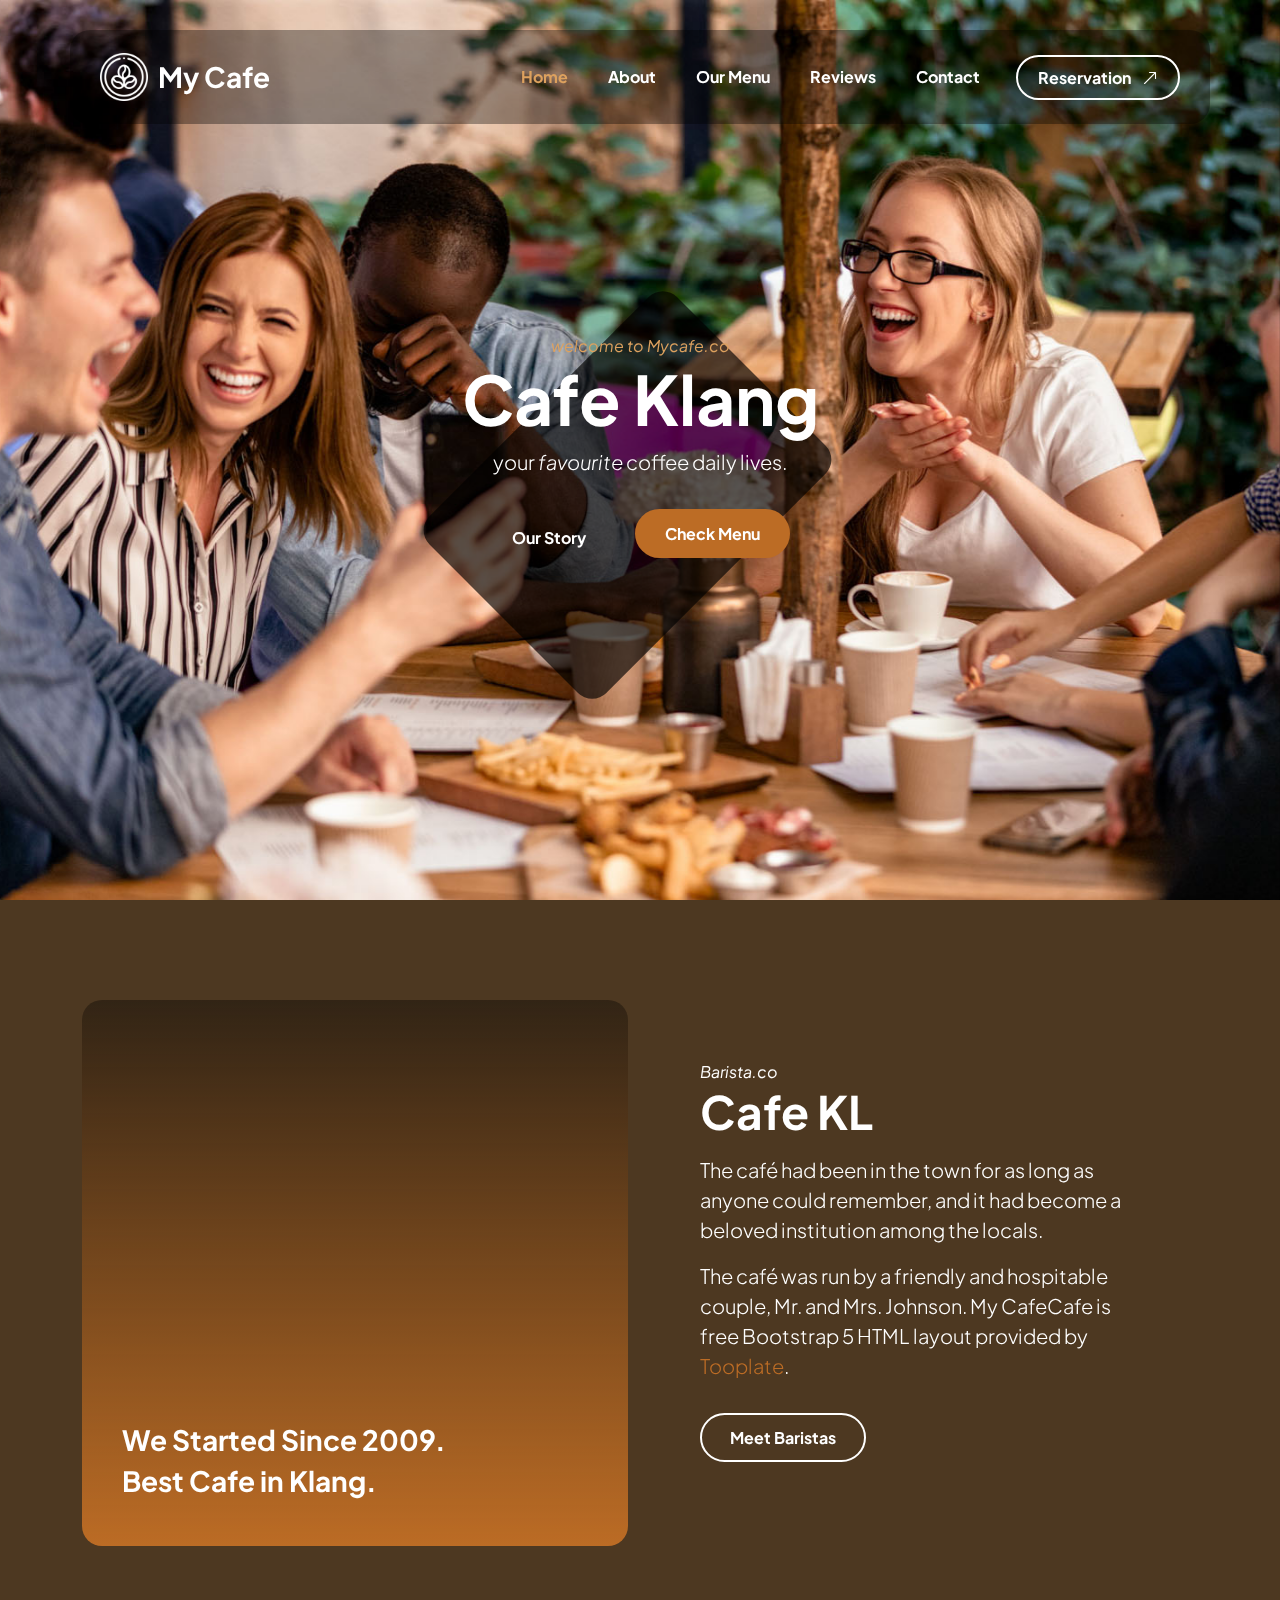
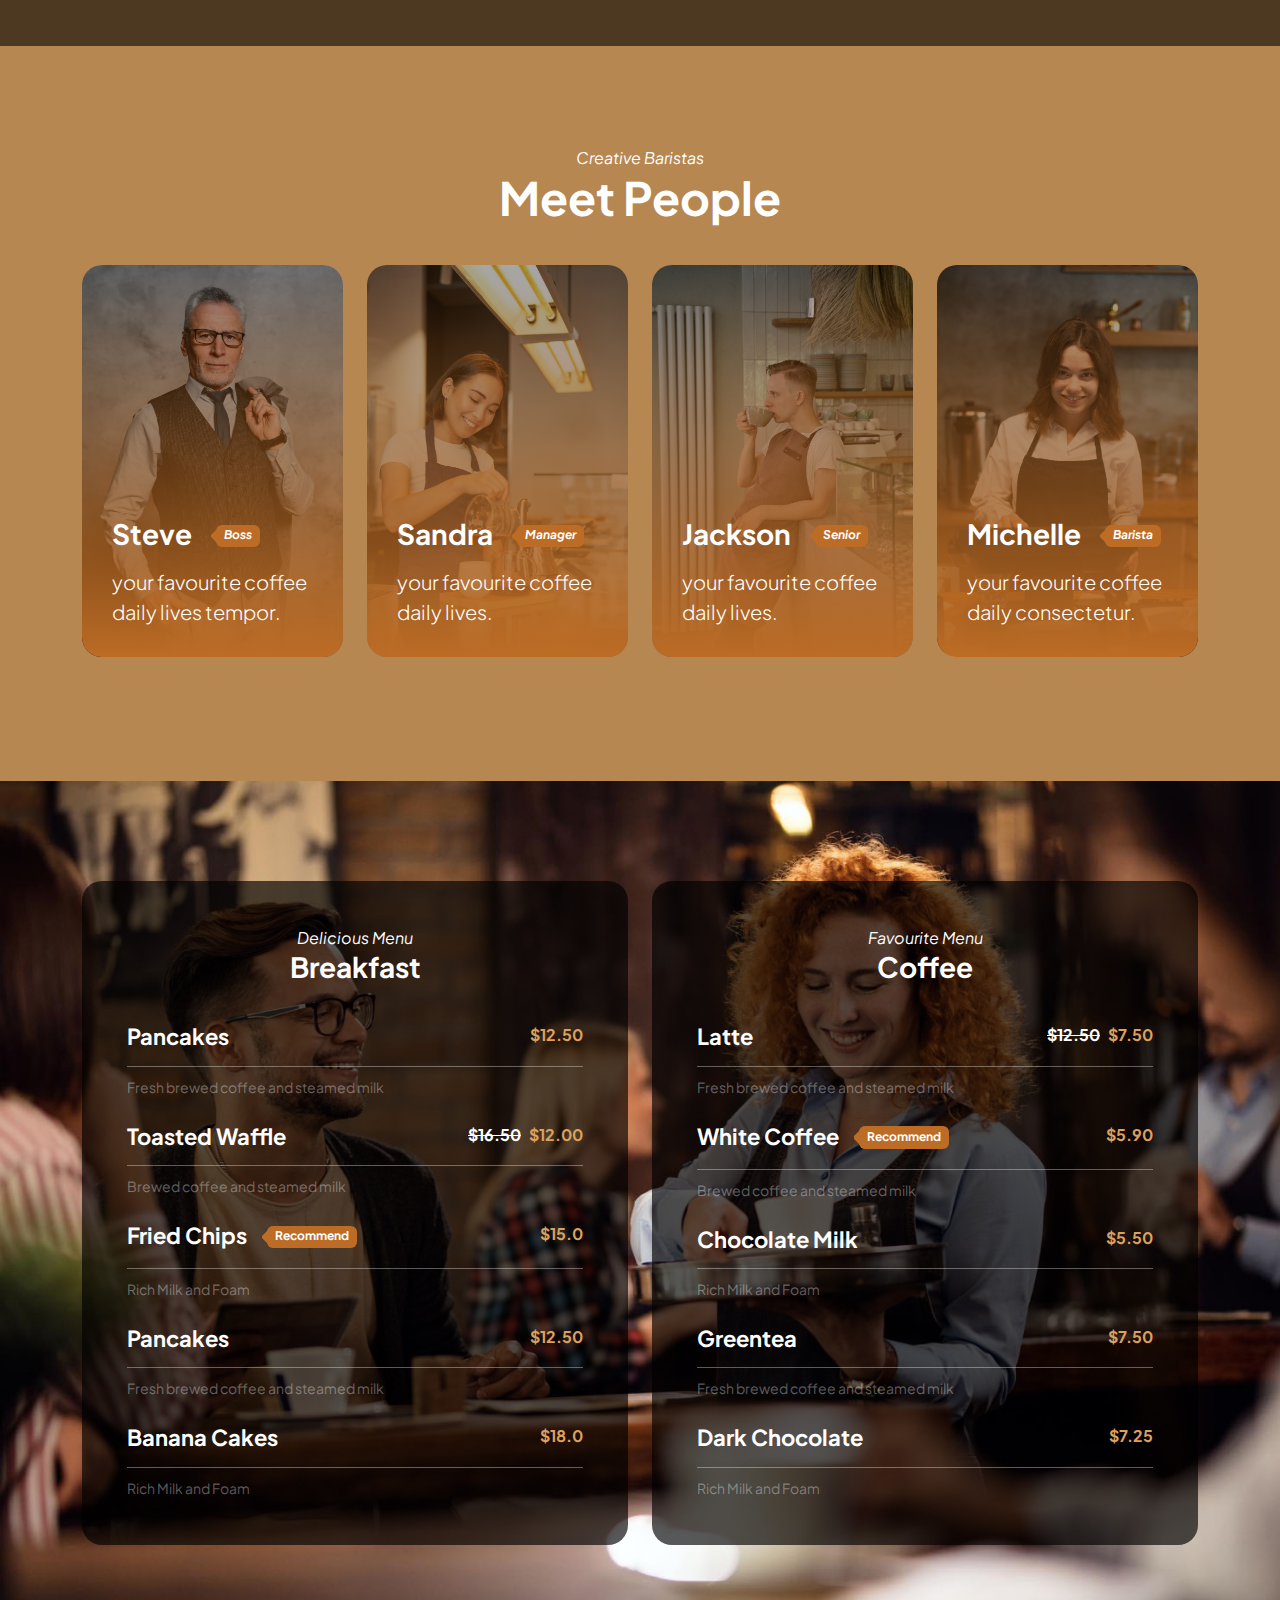
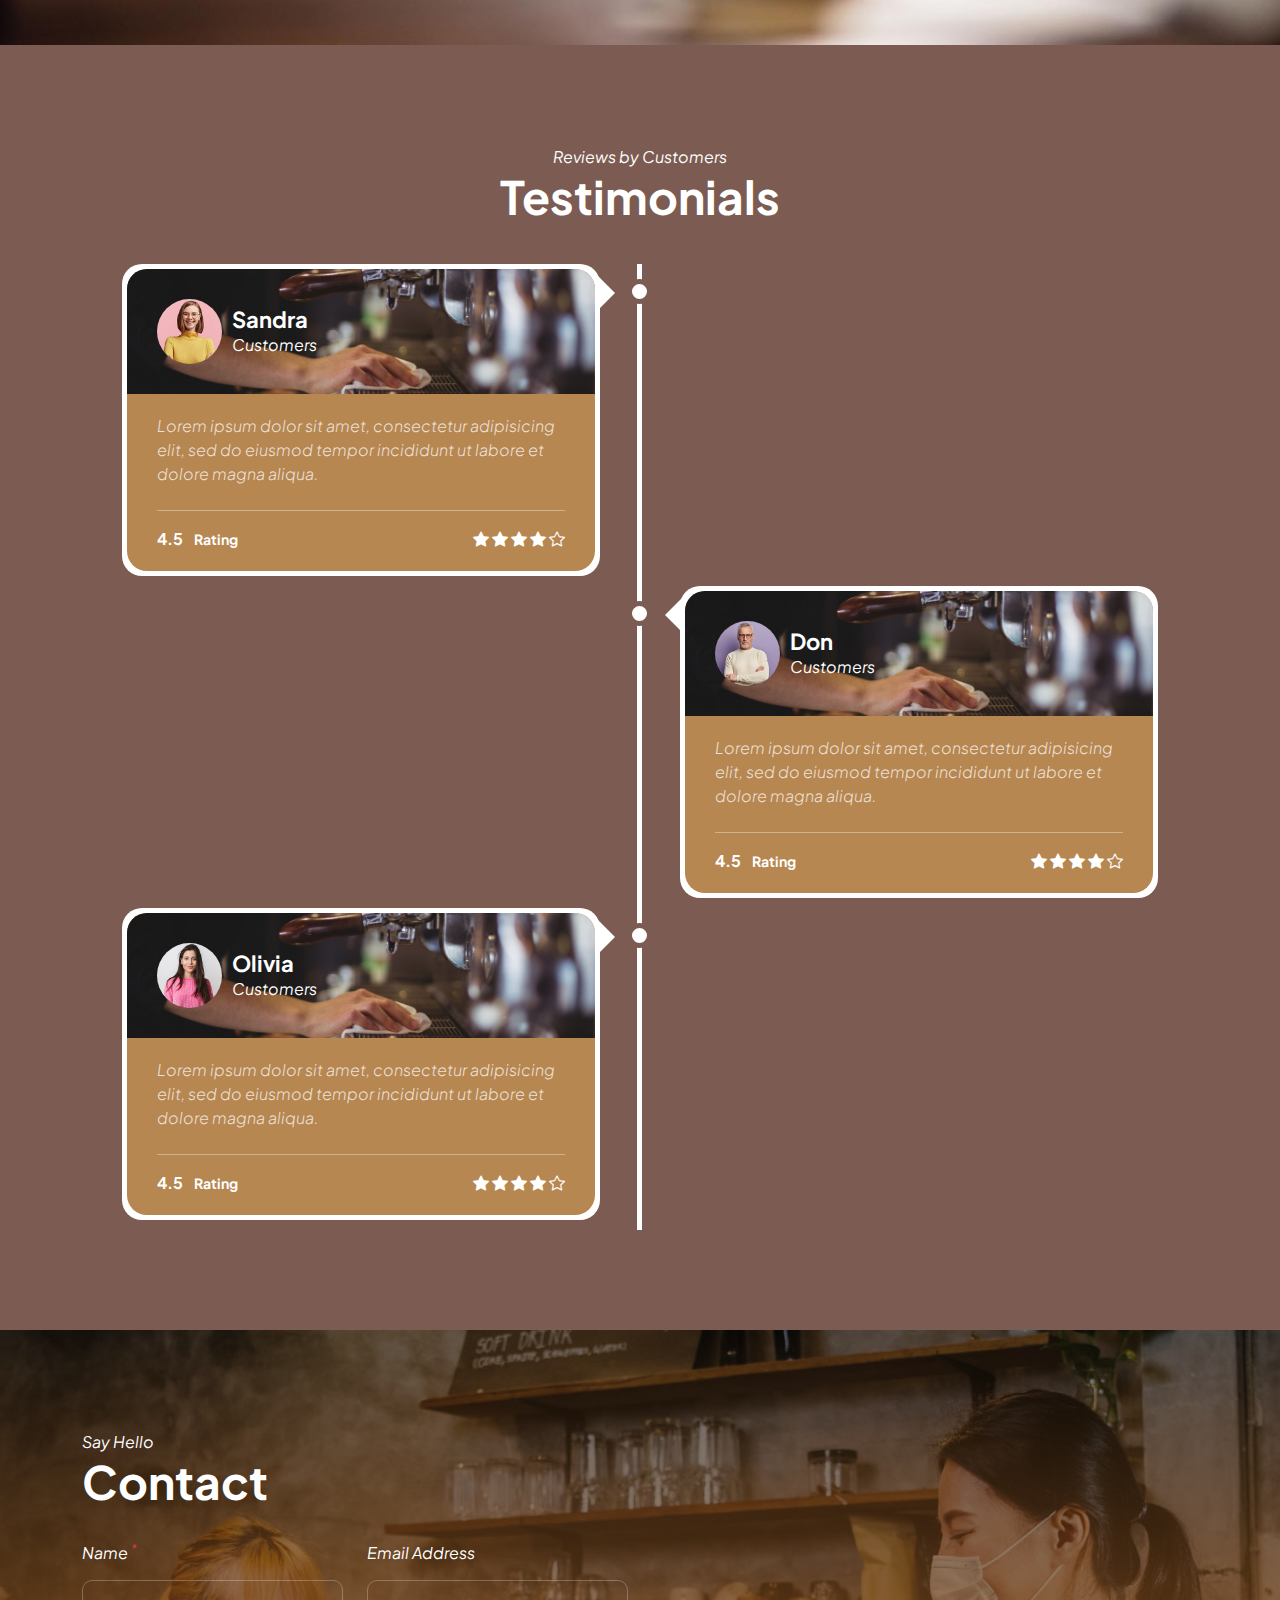
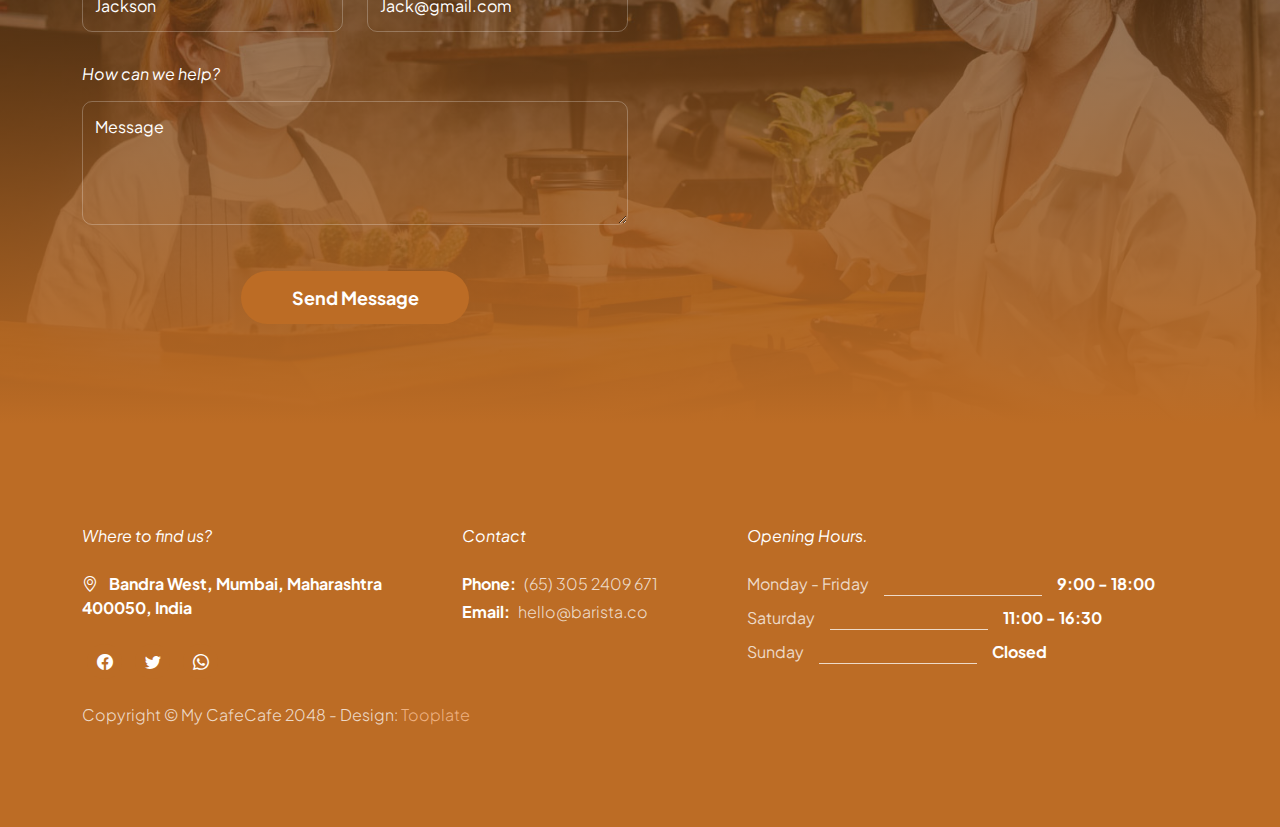
==== cafe/index.html @ d2597761 "initial commit" ====
<!doctype html>
<html lang="en">
    <head>
        <meta charset="utf-8">
        <meta name="viewport" content="width=device-width, initial-scale=1">

        <meta name="description" content="">
        <meta name="author" content="">

        <title>My CafeCafe HTML CSS Template</title>

        <!-- CSS FILES -->                
        <link rel="preconnect" href="https://fonts.googleapis.com">
        
        <link rel="preconnect" href="https://fonts.gstatic.com" crossorigin>

        <link href="https://fonts.googleapis.com/css2?family=Plus+Jakarta+Sans:ital,wght@0,200;0,400;0,600;0,700;1,200;1,700&display=swap" rel="stylesheet">
            
        <link href="css/bootstrap.min.css" rel="stylesheet">

        <link href="css/bootstrap-icons.css" rel="stylesheet">

        <link href="css/vegas.min.css" rel="stylesheet">

        <link href="css/tooplate-barista.css" rel="stylesheet">
        
<!--

Tooplate 2137 My CafeCafe

https://www.tooplate.com/view/2137-barista-cafe

Bootstrap 5 HTML CSS Template

-->
    </head>
    
    <body>
                
            <main>
                <nav class="navbar navbar-expand-lg">                
                    <div class="container">
                        <a class="navbar-brand d-flex align-items-center" href="index.html">
                            <img src="images/coffee-beans.png" class="navbar-brand-image img-fluid" alt="My CafeCafe Template">
                            My Cafe
                        </a>
        
                        <button class="navbar-toggler" type="button" data-bs-toggle="collapse" data-bs-target="#navbarNav" aria-controls="navbarNav" aria-expanded="false" aria-label="Toggle navigation">
                            <span class="navbar-toggler-icon"></span>
                        </button>
        
                        <div class="collapse navbar-collapse" id="navbarNav">
                            <ul class="navbar-nav ms-lg-auto">
                                <li class="nav-item">
                                    <a class="nav-link click-scroll" href="#section_1">Home</a>
                                </li>
        
                                <li class="nav-item">
                                    <a class="nav-link click-scroll" href="#section_2">About</a>
                                </li>

                                <li class="nav-item">
                                    <a class="nav-link click-scroll" href="#section_3">Our Menu</a>
                                </li>

                                <li class="nav-item">
                                    <a class="nav-link click-scroll" href="#section_4">Reviews</a>
                                </li>

                                <li class="nav-item">
                                    <a class="nav-link click-scroll" href="#section_5">Contact</a>
                                </li>
                            </ul>

                            <div class="ms-lg-3">
                                <a class="btn custom-btn custom-border-btn" href="reservation.html">
                                    Reservation
                                    <i class="bi-arrow-up-right ms-2"></i>
                                </a>
                            </div>
                        </div>
                    </div>
                </nav>


                <section class="hero-section d-flex justify-content-center align-items-center" id="section_1">

                    <div class="container">
                        <div class="row align-items-center">

                            <div class="col-lg-6 col-12 mx-auto">
                                <em class="small-text">welcome to Mycafe.co</em>
                                
                                <h1>Cafe Klang</h1>

                                <p class="text-white mb-4 pb-lg-2">
                                    your <em>favourite</em> coffee daily lives.
                                </p>

                                <a class="btn custom-btn custom-border-btn smoothscroll me-3" href="#section_2">
                                    Our Story
                                </a>

                                <a class="btn custom-btn smoothscroll me-2 mb-2" href="#section_3"><strong>Check Menu</strong></a>
                            </div>

                        </div>
                    </div>

                    <div class="hero-slides"></div>
                </section>


                <section class="about-section section-padding" id="section_2">
                    <div class="section-overlay"></div>
                    <div class="container">
                        <div class="row align-items-center">

                            <div class="col-lg-6 col-12">
                                <div class="ratio ratio-1x1">
                                    <video autoplay="" loop="" muted="" class="custom-video" poster="">
                                        <source src="videos/pexels-mike-jones-9046237.mp4" type="video/mp4">

                                        Your browser does not support the video tag.
                                    </video>

                                    <div class="about-video-info d-flex flex-column">
                                        <h4 class="mt-auto">We Started Since 2009.</h4>

                                        <h4>Best Cafe in Klang.</h4>
                                    </div>
                                </div>
                            </div>

                            <div class="col-lg-5 col-12 mt-4 mt-lg-0 mx-auto">
                                <em class="text-white">Barista.co</em>

                                <h2 class="text-white mb-3">Cafe KL</h2>

                                <p class="text-white">The café had been in the town for as long as anyone could remember, and it had become a beloved institution among the locals.</p>

                                <p class="text-white">The café was run by a friendly and hospitable couple, Mr. and Mrs. Johnson. My CafeCafe is free Bootstrap 5 HTML layout provided by <a rel="nofollow" href="https://www.tooplate.com" target="_blank">Tooplate</a>.</p>

                                <a href="#barista-team" class="smoothscroll btn custom-btn custom-border-btn mt-3 mb-4">Meet Baristas</a>
                            </div>

                        </div>
                    </div>
                </section>


                <section class="barista-section section-padding section-bg" id="barista-team">
                    <div class="container">
                        <div class="row justify-content-center">

                            <div class="col-lg-12 col-12 text-center mb-4 pb-lg-2">
                                <em class="text-white">Creative Baristas</em>

                                <h2 class="text-white">Meet People</h2>
                            </div>

                            <div class="col-lg-3 col-md-6 col-12 mb-4">
                                <div class="team-block-wrap">
                                    <div class="team-block-info d-flex flex-column">
                                        <div class="d-flex mt-auto mb-3">
                                            <h4 class="text-white mb-0">Steve</h4>

                                            <p class="badge ms-4"><em>Boss</em></p>
                                        </div>

                                        <p class="text-white mb-0">your favourite coffee daily lives tempor.</p>
                                    </div>

                                    <div class="team-block-image-wrap">
                                        <img src="images/team/portrait-elegant-old-man-wearing-suit.jpg" class="team-block-image img-fluid" alt="">
                                    </div>
                                </div>
                            </div>

                            <div class="col-lg-3 col-md-6 col-12 mb-4">
                                <div class="team-block-wrap">
                                    <div class="team-block-info d-flex flex-column">
                                        <div class="d-flex mt-auto mb-3">
                                            <h4 class="text-white mb-0">Sandra</h4>

                                            <p class="badge ms-4"><em>Manager</em></p>
                                        </div>

                                        <p class="text-white mb-0">your favourite coffee daily lives.</p>
                                    </div>

                                    <div class="team-block-image-wrap">
                                        <img src="images/team/cute-korean-barista-girl-pouring-coffee-prepare-filter-batch-brew-pour-working-cafe.jpg" class="team-block-image img-fluid" alt="">
                                    </div>
                                </div>
                            </div>

                            <div class="col-lg-3 col-md-6 col-12 mb-4">
                                <div class="team-block-wrap">
                                    <div class="team-block-info d-flex flex-column">
                                        <div class="d-flex mt-auto mb-3">
                                            <h4 class="text-white mb-0">Jackson</h4>

                                            <p class="badge ms-4"><em>Senior</em></p>
                                        </div>

                                        <p class="text-white mb-0">your favourite coffee daily lives.</p>
                                    </div>

                                    <div class="team-block-image-wrap">
                                        <img src="images/team/small-business-owner-drinking-coffee.jpg" class="team-block-image img-fluid" alt="">
                                    </div>
                                </div>
                            </div>

                            <div class="col-lg-3 col-md-6 col-12">
                                <div class="team-block-wrap">
                                    <div class="team-block-info d-flex flex-column">
                                        <div class="d-flex mt-auto mb-3">
                                            <h4 class="text-white mb-0">Michelle</h4>

                                            <p class="badge ms-4"><em>Barista</em></p>
                                        </div>

                                        <p class="text-white mb-0">your favourite coffee daily consectetur.</p>
                                    </div>

                                    <div class="team-block-image-wrap">
                                        <img src="images/team/smiley-business-woman-working-cashier.jpg" class="team-block-image img-fluid" alt="">
                                    </div>
                                </div>
                            </div>

                        </div>
                    </div>
                </section>


                <section class="menu-section section-padding" id="section_3">
                    <div class="container">
                        <div class="row">

                            <div class="col-lg-6 col-12 mb-4 mb-lg-0">
                                <div class="menu-block-wrap">
                                    <div class="text-center mb-4 pb-lg-2">
                                        <em class="text-white">Delicious Menu</em>
                                        <h4 class="text-white">Breakfast</h4>
                                    </div>

                                    <div class="menu-block">
                                        <div class="d-flex">
                                            <h6>Pancakes</h6>
                                        
                                            <span class="underline"></span>

                                            <strong class="ms-auto">$12.50</strong>
                                        </div>

                                        <div class="border-top mt-2 pt-2">
                                            <small>Fresh brewed coffee and steamed milk</small>
                                        </div>
                                    </div>

                                    <div class="menu-block my-4">
                                        <div class="d-flex">
                                            <h6>
                                                Toasted Waffle
                                            </h6>
                                        
                                            <span class="underline"></span>

                                            <strong class="text-white ms-auto"><del>$16.50</del></strong>

                                            <strong class="ms-2">$12.00</strong>
                                        </div>

                                        <div class="border-top mt-2 pt-2">
                                            <small>Brewed coffee and steamed milk</small>
                                        </div>
                                    </div>

                                    <div class="menu-block">
                                        <div class="d-flex">
                                            <h6>Fried Chips
                                                <span class="badge ms-3">Recommend</span>
                                            </h6>
                                        
                                            <span class="underline"></span>

                                            <strong class="ms-auto">$15.0</strong>
                                        </div>

                                        <div class="border-top mt-2 pt-2">
                                            <small>Rich Milk and Foam</small>
                                        </div>
                                    </div>

                                    <div class="menu-block my-4">
                                        <div class="d-flex">
                                            <h6>Pancakes</h6>
                                        
                                            <span class="underline"></span>

                                            <strong class="ms-auto">$12.50</strong>
                                        </div>

                                        <div class="border-top mt-2 pt-2">
                                            <small>Fresh brewed coffee and steamed milk</small>
                                        </div>
                                    </div>

                                    <div class="menu-block">
                                        <div class="d-flex">
                                            <h6>Banana Cakes</h6>
                                        
                                            <span class="underline"></span>

                                            <strong class="ms-auto">$18.0</strong>
                                        </div>

                                        <div class="border-top mt-2 pt-2">
                                            <small>Rich Milk and Foam</small>
                                        </div>
                                    </div>
                                </div>
                            </div>

                            <div class="col-lg-6 col-12">
                                <div class="menu-block-wrap">
                                    <div class="text-center mb-4 pb-lg-2">
                                        <em class="text-white">Favourite Menu</em>
                                        <h4 class="text-white">Coffee</h4>
                                    </div>

                                    <div class="menu-block">
                                        <div class="d-flex">
                                            <h6>Latte</h6>
                                        
                                            <span class="underline"></span>

                                            <strong class="text-white ms-auto"><del>$12.50</del></strong>

                                            <strong class="ms-2">$7.50</strong>
                                        </div>

                                        <div class="border-top mt-2 pt-2">
                                            <small>Fresh brewed coffee and steamed milk</small>
                                        </div>
                                    </div>

                                    <div class="menu-block my-4">
                                        <div class="d-flex">
                                            <h6>
                                                White Coffee
                                                <span class="badge ms-3">Recommend</span>
                                            </h6>
                                        
                                            <span class="underline"></span>

                                            <strong class="ms-auto">$5.90</strong>
                                        </div>

                                        <div class="border-top mt-2 pt-2">
                                            <small>Brewed coffee and steamed milk</small>
                                        </div>
                                    </div>

                                    <div class="menu-block">
                                        <div class="d-flex">
                                            <h6>Chocolate Milk</h6>
                                        
                                            <span class="underline"></span>

                                            <strong class="ms-auto">$5.50</strong>
                                        </div>

                                        <div class="border-top mt-2 pt-2">
                                            <small>Rich Milk and Foam</small>
                                        </div>
                                    </div>

                                    <div class="menu-block my-4">
                                        <div class="d-flex">
                                            <h6>Greentea</h6>
                                        
                                            <span class="underline"></span>

                                            <strong class="ms-auto">$7.50</strong>
                                        </div>

                                        <div class="border-top mt-2 pt-2">
                                            <small>Fresh brewed coffee and steamed milk</small>
                                        </div>
                                    </div>

                                    <div class="menu-block">
                                        <div class="d-flex">
                                            <h6>Dark Chocolate</h6>
                                        
                                            <span class="underline"></span>

                                            <strong class="ms-auto">$7.25</strong>
                                        </div>

                                        <div class="border-top mt-2 pt-2">
                                            <small>Rich Milk and Foam</small>
                                        </div>
                                    </div>
                                </div>
                            </div>

                        </div>
                    </div>
                </section>


                <section class="reviews-section section-padding section-bg" id="section_4">
                    <div class="container">
                        <div class="row justify-content-center">

                            <div class="col-lg-12 col-12 text-center mb-4 pb-lg-2">
                                <em class="text-white">Reviews by Customers</em>

                                <h2 class="text-white">Testimonials</h2>
                            </div>

                            <div class="timeline">
                                <div class="timeline-container timeline-container-left">
                                    <div class="timeline-content">
                                        <div class="reviews-block">
                                            <div class="reviews-block-image-wrap d-flex align-items-center">
                                                <img src="images/reviews/young-woman-with-round-glasses-yellow-sweater.jpg" class="reviews-block-image img-fluid" alt="">

                                                <div class="">
                                                    <h6 class="text-white mb-0">Sandra</h6>
                                                    <em class="text-white"> Customers</em>
                                                </div>
                                            </div>

                                            <div class="reviews-block-info">
                                                <p>Lorem ipsum dolor sit amet, consectetur adipisicing elit, sed do eiusmod tempor incididunt ut labore et dolore magna aliqua.</p>

                                                <div class="d-flex border-top pt-3 mt-4">
                                                    <strong class="text-white">4.5 <small class="ms-2">Rating</small></strong>

                                                    <div class="reviews-group ms-auto">
                                                        <i class="bi-star-fill"></i>
                                                        <i class="bi-star-fill"></i>
                                                        <i class="bi-star-fill"></i>
                                                        <i class="bi-star-fill"></i>
                                                        <i class="bi-star"></i>
                                                    </div>
                                                </div>
                                            </div>
                                        </div>
                                    </div>
                                </div>

                                <div class="timeline-container timeline-container-right">
                                    <div class="timeline-content">
                                        <div class="reviews-block">
                                            <div class="reviews-block-image-wrap d-flex align-items-center">
                                                <img src="images/reviews/senior-man-white-sweater-eyeglasses.jpg" class="reviews-block-image img-fluid" alt="">

                                                <div class="">
                                                    <h6 class="text-white mb-0">Don</h6>
                                                    <em class="text-white"> Customers</em>
                                                </div>
                                            </div>

                                            <div class="reviews-block-info">
                                                <p>Lorem ipsum dolor sit amet, consectetur adipisicing elit, sed do eiusmod tempor incididunt ut labore et dolore magna aliqua.</p>

                                                <div class="d-flex border-top pt-3 mt-4">
                                                    <strong class="text-white">4.5 <small class="ms-2">Rating</small></strong>

                                                    <div class="reviews-group ms-auto">
                                                        <i class="bi-star-fill"></i>
                                                        <i class="bi-star-fill"></i>
                                                        <i class="bi-star-fill"></i>
                                                        <i class="bi-star-fill"></i>
                                                        <i class="bi-star"></i>
                                                    </div>
                                                </div>
                                            </div>
                                        </div>
                                    </div>
                                </div>

                                <div class="timeline-container timeline-container-left">
                                    <div class="timeline-content">
                                        <div class="reviews-block">
                                            <div class="reviews-block-image-wrap d-flex align-items-center">
                                                <img src="images/reviews/young-beautiful-woman-pink-warm-sweater-natural-look-smiling-portrait-isolated-long-hair.jpg" class="reviews-block-image img-fluid" alt="">

                                                <div class="">
                                                    <h6 class="text-white mb-0">Olivia</h6>
                                                    <em class="text-white"> Customers</em>
                                                </div>
                                            </div>

                                            <div class="reviews-block-info">
                                                <p>Lorem ipsum dolor sit amet, consectetur adipisicing elit, sed do eiusmod tempor incididunt ut labore et dolore magna aliqua.</p>

                                                <div class="d-flex border-top pt-3 mt-4">
                                                    <strong class="text-white">4.5 <small class="ms-2">Rating</small></strong>

                                                    <div class="reviews-group ms-auto">
                                                        <i class="bi-star-fill"></i>
                                                        <i class="bi-star-fill"></i>
                                                        <i class="bi-star-fill"></i>
                                                        <i class="bi-star-fill"></i>
                                                        <i class="bi-star"></i>
                                                    </div>
                                                </div>
                                            </div>
                                        </div>
                                    </div>
                                </div>
                            </div>

                        </div>
                    </div>
                </section>


                <section class="contact-section section-padding" id="section_5">
                    <div class="container">
                        <div class="row">   

                            <div class="col-lg-12 col-12">
                                <em class="text-white">Say Hello</em>
                                <h2 class="text-white mb-4 pb-lg-2">Contact</h2>
                            </div>

                            <div class="col-lg-6 col-12">
                                <form action="#" method="post" class="custom-form contact-form" role="form">

                                <div class="row">
                                    
                                    <div class="col-lg-6 col-12">
                                        <label for="name" class="form-label">Name <sup class="text-danger">*</sup></label>

                                        <input type="text" name="name" id="name" class="form-control" placeholder="Jackson" required="">
                                    </div>

                                    <div class="col-lg-6 col-12">
                                        <label for="email" class="form-label">Email Address</label>

                                        <input type="email" name="email" id="email" pattern="[^ @]*@[^ @]*" class="form-control" placeholder="Jack@gmail.com" required="">
                                    </div>

                                    <div class="col-12">
                                        <label for="message" class="form-label">How can we help?</label>

                                        <textarea name="message" rows="4" class="form-control" id="message" placeholder="Message" required=""></textarea>
                                        
                                    </div>
                                </div>

                                <div class="col-lg-5 col-12 mx-auto mt-3">
                                    <button type="submit" class="form-control">Send Message</button>
                                </div>
                            </form>
                            </div>

                            <div class="col-lg-6 col-12 mx-auto mt-5 mt-lg-0 ps-lg-5">
                                <iframe class="google-map" src="https://www.google.com/maps/embed?pb=!1m18!1m12!1m3!1d5039.668141741662!2d72.81814769288509!3d19.043340656729775!2m3!1f0!2f0!3f0!3m2!1i1024!2i768!4f13.1!3m3!1m2!1s0x3be7c994f34a7355%3A0x2680d63a6f7e33c2!2sLover%20Point!5e1!3m2!1sen!2sth!4v1692722771770!5m2!1sen!2sth" width="100%" height="300" style="border:0;" allowfullscreen="" loading="lazy" referrerpolicy="no-referrer-when-downgrade"></iframe>  
                            </div>

                        </div>
                    </div>
                </section>


                <footer class="site-footer">
                    <div class="container">
                        <div class="row">

                            <div class="col-lg-4 col-12 me-auto">
                                <em class="text-white d-block mb-4">Where to find us?</em>

                                <strong class="text-white">
                                    <i class="bi-geo-alt me-2"></i>
                                    Bandra West, Mumbai, Maharashtra 400050, India
                                </strong>

                                <ul class="social-icon mt-4">
                                    <li class="social-icon-item">
                                        <a href="#" class="social-icon-link bi-facebook">
                                        </a>
                                    </li>
        
                                    <li class="social-icon-item">
                                        <a href="https://x.com/minthu" target="_new" class="social-icon-link bi-twitter">
                                        </a>
                                    </li>

                                    <li class="social-icon-item">
                                        <a href="#" class="social-icon-link bi-whatsapp">
                                        </a>
                                    </li>
                                </ul>
                            </div>

                            <div class="col-lg-3 col-12 mt-4 mb-3 mt-lg-0 mb-lg-0">
                                <em class="text-white d-block mb-4">Contact</em>

                                <p class="d-flex mb-1">
                                    <strong class="me-2">Phone:</strong>
                                    <a href="tel: 305-240-9671" class="site-footer-link">
                                        (65) 
                                        305 2409 671
                                    </a>
                                </p>

                                <p class="d-flex">
                                    <strong class="me-2">Email:</strong>

                                    <a href="mailto:info@yourgmail.com" class="site-footer-link">
                                        hello@barista.co
                                    </a>
                                </p>
                            </div>


                            <div class="col-lg-5 col-12">
                                <em class="text-white d-block mb-4">Opening Hours.</em>

                                <ul class="opening-hours-list">
                                    <li class="d-flex">
                                        Monday - Friday
                                        <span class="underline"></span>

                                        <strong>9:00 - 18:00</strong>
                                    </li>

                                    <li class="d-flex">
                                        Saturday
                                        <span class="underline"></span>

                                        <strong>11:00 - 16:30</strong>
                                    </li>

                                    <li class="d-flex">
                                        Sunday
                                        <span class="underline"></span>

                                        <strong>Closed</strong>
                                    </li>
                                </ul>
                            </div>

                            <div class="col-lg-8 col-12 mt-4">
                                <p class="copyright-text mb-0">Copyright © My CafeCafe 2048 
                                    - Design: <a rel="sponsored" href="https://www.tooplate.com" target="_blank">Tooplate</a></p>
                            </div>
                    </div>
                </footer>
            </main>

        <!-- JAVASCRIPT FILES -->
        <script src="js/jquery.min.js"></script>
        <script src="js/bootstrap.min.js"></script>
        <script src="js/jquery.sticky.js"></script>
        <script src="js/click-scroll.js"></script>
        <script src="js/vegas.min.js"></script>
        <script src="js/custom.js"></script>

    </body>
</html>
---- cafe/css/vegas.min.css ----
.vegas-content-scrollable,.vegas-overlay,.vegas-slide,.vegas-slide-inner,.vegas-timer{position:absolute;top:0;left:0;bottom:0;right:0;overflow:hidden;border:none;padding:0;margin:0}.vegas-content-scrollable{position:relative;height:100%;overflow:auto}.vegas-overlay{opacity:.5;background:url(./overlays/02.png) center center}.vegas-timer{top:auto;bottom:0;height:2px}.vegas-timer-progress{width:0%;height:100%;background:#fff;transition:width ease-out}.vegas-timer-running .vegas-timer-progress{width:100%}.vegas-slide,.vegas-slide-inner{margin:0;padding:0;background:center center no-repeat;transform:translateZ(0);will-change:transform,opacity}body .vegas-container{overflow:hidden!important;position:relative}.vegas-video{min-width:100%;min-height:100%;width:auto;height:auto}body.vegas-container{overflow:auto;position:static;z-index:-2}body.vegas-container>.vegas-overlay,body.vegas-container>.vegas-slide,body.vegas-container>.vegas-timer{position:fixed;z-index:-1}.vegas-transition-blur,.vegas-transition-blur2{opacity:0;filter:blur(32px) brightness(1.01)}.vegas-transition-blur-in,.vegas-transition-blur2-in{opacity:1;filter:blur(0) brightness(1.01)}.vegas-transition-blur2-out{opacity:0}.vegas-transition-burn,.vegas-transition-burn2{opacity:0;filter:contrast(1000%) saturate(1000%)}.vegas-transition-burn-in,.vegas-transition-burn2-in{opacity:1;filter:contrast(100%) saturate(100%)}.vegas-transition-burn2-out{opacity:0;filter:contrast(1000%) saturate(1000%)}.vegas-transition-fade,.vegas-transition-fade2{opacity:0}.vegas-transition-fade-in,.vegas-transition-fade2-in{opacity:1}.vegas-transition-fade2-out{opacity:0}.vegas-transition-flash,.vegas-transition-flash2{opacity:0;filter:brightness(25)}.vegas-transition-flash-in,.vegas-transition-flash2-in{opacity:1;filter:brightness(1)}.vegas-transition-flash2-out{opacity:0;filter:brightness(25)}.vegas-transition-negative,.vegas-transition-negative2{opacity:0;filter:invert(100%)}.vegas-transition-negative-in,.vegas-transition-negative2-in{opacity:1;filter:invert(0)}.vegas-transition-negative2-out{opacity:0;filter:invert(100%)}.vegas-transition-slideDown,.vegas-transition-slideDown2{transform:translateY(-100%)}.vegas-transition-slideDown-in,.vegas-transition-slideDown2-in{transform:translateY(0)}.vegas-transition-slideDown2-out{transform:translateY(100%)}.vegas-transition-slideLeft,.vegas-transition-slideLeft2{transform:translateX(100%)}.vegas-transition-slideLeft-in,.vegas-transition-slideLeft2-in{transform:translateX(0)}.vegas-transition-slideLeft2-out,.vegas-transition-slideRight,.vegas-transition-slideRight2{transform:translateX(-100%)}.vegas-transition-slideRight-in,.vegas-transition-slideRight2-in{transform:translateX(0)}.vegas-transition-slideRight2-out{transform:translateX(100%)}.vegas-transition-slideUp,.vegas-transition-slideUp2{transform:translateY(100%)}.vegas-transition-slideUp-in,.vegas-transition-slideUp2-in{transform:translateY(0)}.vegas-transition-slideUp2-out{transform:translateY(-100%)}.vegas-transition-swirlLeft,.vegas-transition-swirlLeft2{transform:scale(2) rotate(35deg);opacity:0}.vegas-transition-swirlLeft-in,.vegas-transition-swirlLeft2-in{transform:scale(1) rotate(0);opacity:1}.vegas-transition-swirlLeft2-out,.vegas-transition-swirlRight,.vegas-transition-swirlRight2{transform:scale(2) rotate(-35deg);opacity:0}.vegas-transition-swirlRight-in,.vegas-transition-swirlRight2-in{transform:scale(1) rotate(0);opacity:1}.vegas-transition-swirlRight2-out{transform:scale(2) rotate(35deg);opacity:0}.vegas-transition-zoomIn,.vegas-transition-zoomIn2{transform:scale(0);opacity:0}.vegas-transition-zoomIn-in,.vegas-transition-zoomIn2-in{transform:scale(1);opacity:1}.vegas-transition-zoomIn2-out,.vegas-transition-zoomOut,.vegas-transition-zoomOut2{transform:scale(2);opacity:0}.vegas-transition-zoomOut-in,.vegas-transition-zoomOut2-in{transform:scale(1);opacity:1}.vegas-transition-zoomOut2-out{transform:scale(0);opacity:0}.vegas-animation-kenburns{-webkit-animation:kenburns ease-out;animation:kenburns ease-out}@-webkit-keyframes kenburns{0%{transform:scale(1.5)}100%{transform:scale(1)}}@keyframes kenburns{0%{transform:scale(1.5)}100%{transform:scale(1)}}.vegas-animation-kenburnsDownLeft{-webkit-animation:kenburnsDownLeft ease-out;animation:kenburnsDownLeft ease-out}@-webkit-keyframes kenburnsDownLeft{0%{transform:scale(1.5) translate(10%,-10%)}100%{transform:scale(1) translate(0,0)}}@keyframes kenburnsDownLeft{0%{transform:scale(1.5) translate(10%,-10%)}100%{transform:scale(1) translate(0,0)}}.vegas-animation-kenburnsDownRight{-webkit-animation:kenburnsDownRight ease-out;animation:kenburnsDownRight ease-out}@-webkit-keyframes kenburnsDownRight{0%{transform:scale(1.5) translate(-10%,-10%)}100%{transform:scale(1) translate(0,0)}}@keyframes kenburnsDownRight{0%{transform:scale(1.5) translate(-10%,-10%)}100%{transform:scale(1) translate(0,0)}}.vegas-animation-kenburnsDown{-webkit-animation:kenburnsDown ease-out;animation:kenburnsDown ease-out}@-webkit-keyframes kenburnsDown{0%{transform:scale(1.5) translate(0,-10%)}100%{transform:scale(1) translate(0,0)}}@keyframes kenburnsDown{0%{transform:scale(1.5) translate(0,-10%)}100%{transform:scale(1) translate(0,0)}}.vegas-animation-kenburnsLeft{-webkit-animation:kenburnsLeft ease-out;animation:kenburnsLeft ease-out}@-webkit-keyframes kenburnsLeft{0%{transform:scale(1.5) translate(10%,0)}100%{transform:scale(1) translate(0,0)}}@keyframes kenburnsLeft{0%{transform:scale(1.5) translate(10%,0)}100%{transform:scale(1) translate(0,0)}}.vegas-animation-kenburnsRight{-webkit-animation:kenburnsRight ease-out;animation:kenburnsRight ease-out}@-webkit-keyframes kenburnsRight{0%{transform:scale(1.5) translate(-10%,0)}100%{transform:scale(1) translate(0,0)}}@keyframes kenburnsRight{0%{transform:scale(1.5) translate(-10%,0)}100%{transform:scale(1) translate(0,0)}}.vegas-animation-kenburnsUpLeft{-webkit-animation:kenburnsUpLeft ease-out;animation:kenburnsUpLeft ease-out}@-webkit-keyframes kenburnsUpLeft{0%{transform:scale(1.5) translate(10%,10%)}100%{transform:scale(1) translate(0,0)}}@keyframes kenburnsUpLeft{0%{transform:scale(1.5) translate(10%,10%)}100%{transform:scale(1) translate(0,0)}}.vegas-animation-kenburnsUpRight{-webkit-animation:kenburnsUpRight ease-out;animation:kenburnsUpRight ease-out}@-webkit-keyframes kenburnsUpRight{0%{transform:scale(1.5) translate(-10%,10%)}100%{transform:scale(1) translate(0,0)}}@keyframes kenburnsUpRight{0%{transform:scale(1.5) translate(-10%,10%)}100%{transform:scale(1) translate(0,0)}}.vegas-animation-kenburnsUp{-webkit-animation:kenburnsUp ease-out;animation:kenburnsUp ease-out}@-webkit-keyframes kenburnsUp{0%{transform:scale(1.5) translate(0,10%)}100%{transform:scale(1) translate(0,0)}}@keyframes kenburnsUp{0%{transform:scale(1.5) translate(0,10%)}100%{transform:scale(1) translate(0,0)}}
/*# sourceMappingURL=vegas.min.css.map */
---- cafe/css/tooplate-barista.css ----
/*

Tooplate 2137 Barista

https://www.tooplate.com/view/2137-barista-cafe

*/

/*---------------------------------------
  CUSTOM PROPERTIES ( VARIABLES )             
-----------------------------------------*/
:root {
  --white-color:                  #ffffff;
  --primary-color:                #BC6C25;
  --secondary-color:              #DDA15E;
  --section-bg-color:             #b78752;
  --custom-btn-bg-color:          #BC6C25;
  --custom-btn-bg-hover-color:    #DDA15E;
  --dark-color:                   #000000;
  --p-color:                      #717275;
  --border-color:                 #7fffd4;
  --link-hover-color:             #E76F51;

  --body-font-family:             'Plus Jakarta Sans', sans-serif;

  --h1-font-size:                 68px;
  --h2-font-size:                 46px;
  --h3-font-size:                 32px;
  --h4-font-size:                 28px;
  --h5-font-size:                 24px;
  --h6-font-size:                 22px;
  --p-font-size:                  20px;
  --btn-font-size:                16px;
  --form-btn-font-size:           18px;
  --menu-font-size:               16px;

  --border-radius-large:          100px;
  --border-radius-medium:         20px;
  --border-radius-small:          10px;

  --font-weight-thin:             200;
  --font-weight-light:            300;
  --font-weight-normal:           400;
  --font-weight-bold:             700;
}

body {
  background-color: var(--white-color);
  font-family: var(--body-font-family); 
}


/*---------------------------------------
  TYPOGRAPHY               
-----------------------------------------*/

h2,
h3,
h4,
h5,
h6 {
  color: var(--dark-color);
}

h1,
h2,
h3,
h4,
h5,
h6 {
  font-weight: var(--font-weight-bold);
}

h1 {
  font-size: var(--h1-font-size);
}

h2 {
  font-size: var(--h2-font-size);
}

h3 {
  font-size: var(--h3-font-size);
}

h4 {
  font-size: var(--h4-font-size);
}

h5 {
  font-size: var(--h5-font-size);
}

h6 {
  font-size: var(--h6-font-size);
}

p {
  color: var(--p-color);
  font-size: var(--p-font-size);
  font-weight: var(--font-weight-light);
}

ul li {
  color: var(--p-color);
  font-size: var(--p-font-size);
  font-weight: var(--font-weight-light);
}

a, 
button {
  touch-action: manipulation;
  transition: all 0.3s;
}

a {
  display: inline-block;
  color: var(--primary-color);
  text-decoration: none;
}

a:hover {
  color: var(--link-hover-color);
}

b,
strong {
  font-weight: var(--font-weight-bold);
}


/*---------------------------------------
  SECTION               
-----------------------------------------*/
.section-padding {
  padding-top: 100px;
  padding-bottom: 100px;
}

.section-bg {
  background-color: var(--section-bg-color);
}

.section-overlay {
  background-color: var(--dark-color);
  position: absolute;
  z-index: 9;
  top: 0;
  left: 0;
  pointer-events: none;
  width: 100%;
  height: 100%;
  opacity: 0.65;
}

.section-overlay + .container {
  position: relative;
  z-index: 22;
}

.back-top-icon {
  font-size: var(--h2-font-size);
}


/*---------------------------------------
  TIMELINE               
-----------------------------------------*/
.timeline {
  position: relative;
  max-width: 1200px;
  margin: 0 auto;
}

.timeline::after {
  content: '';
  position: absolute;
  width: 5px;
  background-color: var(--white-color);
  top: 0;
  bottom: 0;
  left: 50%;
  margin-left: -3px;
}

.timeline-container {
  padding: 10px 40px;
  padding-top: 0;
  position: relative;
  background-color: inherit;
  width: 50%;
}

.timeline-container::after {
  content: '';
  position: absolute;
  width: 25px;
  height: 25px;
  right: -12px;
  background-color: var(--white-color);
  border: 5px solid #7c5c52;
  top: 15px;
  border-radius: 50%;
  z-index: 1;
}

.timeline-container-left {
  left: 0;
}

.timeline-container-right {
  left: 50%;
}

.timeline-container-left::before {
  content: " ";
  height: 0;
  position: absolute;
  top: 9px;
  width: 0;
  z-index: 1;
  right: 25px;
  border: medium solid white;
  border-width: 20px 0 20px 20px;
  border-color: transparent transparent transparent white;
}

.timeline-container-right::before {
  content: " ";
  height: 0;
  position: absolute;
  top: 9px;
  width: 0;
  z-index: 1;
  left: 25px;
  border: medium solid white;
  border-width: 20px 20px 20px 0;
  border-color: transparent white transparent transparent;
}

.timeline-container-right::after {
  left: -13px;
}

.timeline-content {
  padding: 5px;
  background-color: var(--white-color);
  position: relative;
  border-radius: var(--border-radius-medium);
}

@media screen and (max-width: 991px) {
  .timeline::after {
    left: 31px;
  }

  .timeline-container {
    width: 100%;
    padding-left: 70px;
    padding-right: 25px;
  }

  .timeline-container::before {
    left: 58px;
    border: medium solid white;
    border-width: 20px 20px 20px 0;
    border-color: transparent white transparent transparent;
  }

  .timeline-container-left::after, .timeline-container-right::after {
    left: 6px;
  }

  .timeline-container-right {
    left: 0%;
  }
}


/*---------------------------------------
  CUSTOM BUTTON               
-----------------------------------------*/
.custom-btn {
  background: var(--custom-btn-bg-color);
  border: 2px solid transparent;
  border-radius: var(--border-radius-large);
  color: var(--white-color);
  font-size: var(--btn-font-size);
  font-weight: var(--font-weight-bold);
  line-height: normal;
  transition: all 0.3s;
  padding: 12px 28px;
}

.custom-btn:hover {
  background: var(--custom-btn-bg-hover-color);
  color: var(--white-color);
}

.custom-border-btn {
  background: transparent;
  border: 2px solid var(--white-color);
  color: var(--white-color);
}

.custom-border-btn:hover {
  background: var(--white-color);
  color: var(--secondary-color);
}

.custom-btn-bg-white {
  border-color: var(--white-color);
  color: var(--white-color);
}

.custom-btn-italic {
  font-style: italic;
}


/*---------------------------------------
  NAVIGATION BAR & OFFCANVAS              
-----------------------------------------*/
.sticky-wrapper {
  position: absolute;
  z-index: 999999;
  top: 0;
  right: 0;
  left: 0;
}

.sticky-wrapper.is-sticky .container {
  background: rgba(0, 0, 0, 0.65);
  border-radius: var(--border-radius-medium);
  padding: 15px 30px;
}

.navbar {
  background: transparent;
  z-index: 999999;
  padding-top: 30px;
  padding-bottom: 30px;
}

.navbar .container {
  background: rgba(0, 0, 0, 0.35);
  border-radius: var(--border-radius-medium);
  padding: 15px 30px;
}

.navbar-brand,
.navbar-brand:hover {
  font-size: var(--h4-font-size);
  font-weight: var(--font-weight-bold);
  display: block;
  color: var(--white-color);
}

.navbar .navbar-brand-image {
  filter: brightness(0) invert(1);
}

.navbar-brand-image {
  width: 48px;
  height: auto;
  margin-right: 10px;
}

.navbar .custom-btn {
  padding: 10px 20px;
}

.navbar-expand-lg .navbar-nav .nav-link {
  border-radius: var(--border-radius-large);
  margin: 10px;
  padding: 10px;
}

.navbar-nav .nav-link {
  display: inline-block;
  color: var(--white-color);
  font-size: var(--menu-font-size);
  font-weight: var(--font-weight-bold);
  padding-top: 15px;
  padding-bottom: 15px;
}

.navbar-nav .nav-link.active, 
.navbar-nav .nav-link:hover {
  color: var(--secondary-color);
}

.navbar .dropdown-menu {
  background: var(--white-color);
  box-shadow: 0 1rem 3rem rgba(0,0,0,.175);
  border: 0;
  display: inherit;
  opacity: 0;
  min-width: 9rem;
  margin-top: 20px;
  padding: 13px 0 10px 0;
  transition: all 0.3s;
  pointer-events: none;
}

.navbar .dropdown-menu::before {
  content: "";
  width: 0;
  height: 0;
  border-left: 20px solid transparent;
  border-right: 20px solid transparent;
  border-bottom: 15px solid var(--white-color);
  position: absolute;
  top: -10px;
  left: 10px;
}

.navbar .dropdown-item {
  display: inline-block;
  color: var(--p-color);
  font-size: var(--menu-font-size);
  font-weight: var(--font-weight-medium);
  position: relative;
}

.navbar .dropdown-item.active, 
.navbar .dropdown-item:active,
.navbar .dropdown-item:focus, 
.navbar .dropdown-item:hover {
  background: transparent;
  color: var(--link-hover-color);
}

.navbar .dropdown-toggle::after {
  content: "\f282";
  display: inline-block;
  font-family: bootstrap-icons !important;
  font-size: var(--menu-font-size);
  font-style: normal;
  font-weight: normal !important;
  font-variant: normal;
  text-transform: none;
  line-height: 1;
  vertical-align: -.125em;
  -webkit-font-smoothing: antialiased;
  -moz-osx-font-smoothing: grayscale;
  position: relative;
  left: 2px;
  border: 0;
}

@media screen and (min-width: 992px) {
  .navbar .dropdown:hover .dropdown-menu {
    opacity: 1;
    margin-top: 0;
    pointer-events: auto;
  }
}

.navbar-toggler {
  border: 0;
  padding: 0;
  cursor: pointer;
  margin: 0;
  width: 30px;
  height: 35px;
  outline: none;
}

.navbar-toggler:focus {
  outline: none;
  box-shadow: none;
}

.navbar-toggler[aria-expanded="true"] .navbar-toggler-icon {
  background: transparent;
}

.navbar-toggler[aria-expanded="true"] .navbar-toggler-icon:before,
.navbar-toggler[aria-expanded="true"] .navbar-toggler-icon:after {
  transition: top 300ms 50ms ease, -webkit-transform 300ms 350ms ease;
  transition: top 300ms 50ms ease, transform 300ms 350ms ease;
  transition: top 300ms 50ms ease, transform 300ms 350ms ease, -webkit-transform 300ms 350ms ease;
  top: 0;
}

.navbar-toggler[aria-expanded="true"] .navbar-toggler-icon:before {
  transform: rotate(45deg);
}

.navbar-toggler[aria-expanded="true"] .navbar-toggler-icon:after {
  transform: rotate(-45deg);
}

.navbar-toggler .navbar-toggler-icon {
  background: var(--white-color);
  transition: background 10ms 300ms ease;
  display: block;
  width: 30px;
  height: 2px;
  position: relative;
}

.navbar-toggler .navbar-toggler-icon:before,
.navbar-toggler .navbar-toggler-icon:after {
  transition: top 300ms 350ms ease, -webkit-transform 300ms 50ms ease;
  transition: top 300ms 350ms ease, transform 300ms 50ms ease;
  transition: top 300ms 350ms ease, transform 300ms 50ms ease, -webkit-transform 300ms 50ms ease;
  position: absolute;
  right: 0;
  left: 0;
  background: var(--white-color);
  width: 30px;
  height: 2px;
  content: '';
}

.navbar-toggler .navbar-toggler-icon::before {
  top: -8px;
}

.navbar-toggler .navbar-toggler-icon::after {
  top: 8px;
}


/*---------------------------------------
  HERO        
-----------------------------------------*/
.hero-section {
  background-color: var(--dark-color);
  position: relative;
  overflow: hidden;
  min-height: 620px;
  text-align: center;
}

.hero-section::after {
  background-color: rgba(0, 0, 0, 0.65);
  border-radius: var(--border-radius-medium);
  content: "";
  position: absolute;
  top: 55%;
  left: 50%;
  transform: translate(-55%, -50%) rotate(45deg);
  width: 250px;
  height: 350px;
  pointer-events: none;
}

@media screen and (min-width: 991px) {
  .hero-section {
    height: 100vh;
  }
}

.hero-section h1 {
  color: var(--white-color);
}

.small-text {
  color: var(--secondary-color);
}

.hero-section .custom-border-btn {
  border-color: transparent;
}

.hero-section .container {
  position: relative;
  z-index: 9;
}

.hero-slides {
  width: 100%;
  height: 100%;
  position: absolute !important;
}

.opening-hours-list {
  margin: 0;
  padding: 0;
}

.opening-hours-list li {
  color: rgba(255, 255, 255, 0.75);
  font-size: var(--btn-font-size);
  font-weight: var(--font-weight-normal);
  margin-bottom: 10px;
}

.opening-hours-list li .underline {
  background-color: rgba(255, 255, 255, 0.75);
  width: 35%;
  height: 1px;
  margin: auto 15px 0 15px;
}


/*---------------------------------------
  ABOUT              
-----------------------------------------*/
.about-section {
  background-color: var(--secondary-color);
  position: relative;
}

.about-section .ratio {
  border-radius: var(--border-radius-medium);
}

.custom-video {
  border-radius: var(--border-radius-medium);
  width: 100%;
  height: 100%;
  object-fit: cover;
}

.about-image-wrap {
  border-radius: var(--border-radius-medium);
  position: relative;
  overflow: hidden;
}

.about-video-info {
  background-image: linear-gradient(to bottom, rgba(0, 0, 0, 0.35), rgba(188, 108, 37, 1));
  border-radius: var(--border-radius-medium);
  bottom: 0;
  height: auto;
  padding: 40px;
}

.about-video-info h4 {
  color: var(--white-color);
}

.about-section h6 {
  color: var(--secondary-color);
}

.team-block-wrap {
  background-color: var(--secondary-color);
  border-radius: var(--border-radius-medium);
  position: relative;
  overflow: hidden;
  max-height: 450px;
  cursor: pointer;
}

.team-block-wrap:hover .team-block-image {
  transform: scale(1.2);
}

.team-block-image-wrap {
  width: 100%;
}

.team-block-image {
  display: block;
  object-fit: cover;
  width: 100%;
  height: 100%;
  transition: all 0.3s;
}

.team-block-info {
  background-image: linear-gradient(to bottom, rgba(0, 0, 0, 0.35), rgba(188, 108, 37, 1));
  position: absolute;
  z-index: 2;
  top: 0;
  right: 0;
  bottom: 0;
  left: 0;
  padding: 30px;
}

.team-block-info .badge {
  margin: auto;
  top: 2px;
  bottom: 0;
}


/*---------------------------------------
  OUR MENU              
-----------------------------------------*/
.menu-section {
  background-image: url('../images/happy-waitress-giving-coffee-customers-while-serving-them-coffee-shop.jpg');
  background-repeat: no-repeat;
  background-size: cover;
}

.menu-block-wrap {
  background: rgba(0, 0, 0, 0.65);
  border-radius: var(--border-radius-medium);
  padding: 45px;
}

.menu-block .border-top {
  border-top-color: rgba(255, 255, 255, 0.35) !important;
}

.menu-block h6 {
  color: var(--white-color);
}

.menu-block small {
  color: rgba(255, 255, 255, 0.35);
}

.menu-block strong {
  color: var(--secondary-color);
}

.menu-block-image {
  border-radius: 100%;
  width: 350px;
  height: 350px;
  object-fit: cover;
  display: block;
  margin: auto;
  cursor: pointer;
}

.badge {
  background-color: var(--primary-color);
  font-size: 12px;
  position: relative;
  bottom: 4px;
  padding-bottom: 6px;
}

.badge::before {
  content: "";
  position: absolute;
  top: 0;
  bottom: 0;
  left: -5px;
  border-top: 10px solid transparent;
  border-bottom: 10px solid transparent;
  border-right: 10px solid var(--primary-color);
}


/*---------------------------------------
  REVIEWS              
-----------------------------------------*/
.reviews-section {
  background-color: #7c5c52;
}

.reviews-block {
  background-color: var(--section-bg-color);
  border-radius: var(--border-radius-medium);
  position: relative;
  overflow: hidden;
}

.reviews-block .border-top {
  border-top-color: rgba(255, 255, 255, 0.35) !important;
}

.reviews-block-image-wrap {
  background-image: url('../images/mid-section-waitress-wiping-espresso-machine-with-napkin-cafa-c.jpg');
  background-repeat: no-repeat;
  background-size: cover;
  background-position: center;
  padding: 30px;
}

.reviews-block-image {
  border-radius: var(--border-radius-large);
  width: 65px;
  height: 65px;
  object-fit: cover;
  margin-right: 10px;
}

.reviews-block-info {
  padding: 20px 30px;
}

.reviews-block-info p {
  font-size: var(--btn-font-size);
  font-style: italic;
  color: rgba(255, 255, 255, 0.75);
}

.reviews-group i {
  color: var(--white-color);
}


/*---------------------------------------
  BOOKING SECTION              
-----------------------------------------*/
.booking-section {
  background-image: url('../images/young-female-barista-wear-face-mask-serving-take-away-hot-coffee-paper-cup-consumer-cafe.jpg');
  background-repeat: no-repeat;
  background-position: center;
  background-size: cover;
  position: relative;
}

.booking-form-wrap {
  background-color: rgba(0, 0, 0, 0.65);
  border-radius: var(--border-radius-medium);
  position: relative;
  overflow: hidden;
  margin-top: 100px;
}

.booking-form {
  padding: 55px 65px;
}

.booking-form-image-wrap {
  position: relative;
  height: 100%;
}

.booking-form-image {
  width: 100%;
  height: 100%;
  object-fit: cover;
}

.booking-form-text span {
  color: var(--white-color);
  font-size: var(--btn-font-size);
}

.reservation-page .custom-border-btn {
  border-color: var(--secondary-color);
  color: var(--secondary-color);
}

.reservation-page .custom-border-btn:hover {
  border-color: transparent;
}


/*---------------------------------------
  CONTACT               
-----------------------------------------*/
.contact-section {
  background-image: linear-gradient(to bottom, rgba(0, 0, 0, 0.45), rgba(188, 108, 37, 1)), url('../images/young-female-barista-wear-face-mask-serving-take-away-hot-coffee-paper-cup-consumer-cafe.jpg');
  background-repeat: no-repeat;
  background-position: center;
  background-size: cover;
}

.google-map {
  border-radius: var(--border-radius-medium);
  filter: grayscale(100);
}

.contact-block-wrap {
  background: var(--primary-color);
  border-radius: var(--border-radius-medium);
  padding: 0;
  min-height: 200px;
}

.contact-block {
  background: var(--secondary-color);
  border-radius: var(--border-radius-medium);
  transform: rotate(8deg);
  height: 100%;
  padding: 20px 40px;
}

.contact-block h6 {
  transform: rotate(-8deg);
}

.contact-block .custom-icon {
  background: var(--primary-color);
  border-radius: var(--border-radius-large);
  display: block;
  width: 50px;
  height: 50px;
  line-height: 50px;
  text-align: center;
  position: relative;
}

.contact-block strong {
  display: block;
  color: var(--white-color);
  text-transform: uppercase;
  margin-top: 20px;
  margin-bottom: 10px;
}


/*---------------------------------------
  CUSTOM FORM               
-----------------------------------------*/
.custom-form .form-control {
  color: var(--p-color);
  border-radius: var(--border-radius-small);
  margin-bottom: 30px;
  padding-top: 13px;
  padding-bottom: 13px;
  box-shadow: none;
  outline: none;
  transition: all 0.3s;
}

.custom-form .form-control:hover,
.custom-form .form-control:focus {
  background: var(--primary-color);
  border-color: transparent;
}

.custom-form .form-label {
  color: var(--white-color);
  font-style: italic;
  margin-bottom: 15px;
}

.custom-form button[type="submit"] {
  background: var(--custom-btn-bg-color);
  border: none;
  border-radius: var(--border-radius-large);
  color: var(--white-color);
  font-size: var(--form-btn-font-size);
  font-weight: var(--font-weight-bold);
  transition: all 0.3s;
  margin-bottom: 0;
}

.custom-form button[type="submit"]:hover,
.custom-form button[type="submit"]:focus {
  background: var(--white-color);
  border-color: transparent;
  color: var(--primary-color);
}

.contact-form .form-control,
.booking-form .form-control {
  background-color: transparent;
  border-color: rgba(255, 255, 255, 0.25);
}

.booking-form .form-control {
  color: var(--white-color);
}

.custom-form input::-webkit-input-placeholder,
.custom-form textarea::-webkit-input-placeholder {
   color: var(--white-color);
}

.booking-form input:-moz-placeholder,
.booking-form textarea:-moz-placeholder {
  color: var(--white-color);
}


/*---------------------------------------
  SITE FOOTER              
-----------------------------------------*/
.site-footer {
  background-color: var(--primary-color);
  padding-top: 100px;
  padding-bottom: 100px;
}

.site-footer strong {
  color: var(--white-color);
}

.site-footer p,
.site-footer-link {
  color: rgba(255, 255, 255, 0.75);
  font-size: var(--btn-font-size);
}

.site-footer-link {
  color: rgba(255, 255, 255, 0.75);
  font-size: var(--btn-font-size);
  transition: all 0.3s;
}

.site-footer-link:hover {
  color: rgba(255, 255, 255, 0.75);
  text-decoration: underline;
}

.copyright-text {
  color: rgba(255, 255, 255, 0.75);
  font-size: var(--menu-font-size);
}

.copyright-text a {
	color: rgba(255, 200, 160, 0.75);
}


/*---------------------------------------
  SOCIAL ICON               
-----------------------------------------*/
.social-icon {
  margin: 0;
  padding: 0;
}

.social-icon-item {
  list-style: none;
  display: inline-block;
  vertical-align: top;
}

.social-icon-link {
  background: var(--primary-color);
  border-radius: var(--border-radius-large);
  color: var(--white-color);
  font-size: var(--menu-font-size);
  display: block;
  margin: 0 5px;
  text-align: center;
  width: 35px;
  height: 35px;
  line-height: 35px;
  transition: background 0.2s, color 0.2s;
}

.social-icon-link:hover {
  background: var(--white-color);
  color: var(--primary-color);
}

.social-icon-link span {
  display: block;
}


/*---------------------------------------
  RESPONSIVE STYLES               
-----------------------------------------*/
@media screen and (max-width: 1200px) {
  h1 {
    font-size: 62px;
  }
}

@media screen and (max-width: 991px) {
  h1 {
    font-size: 54px;
  }

  h2 {
    font-size: 36px;
  }

  h3 {
    font-size: 32px;
  }

  h4 {
    font-size: 28px;
  }

  h5 {
    font-size: 20px;
  }

  h6 {
    font-size: 18px;
  }

  .section-padding {
    padding-top: 50px;
    padding-bottom: 50px;
  }

  .hero-section {
    padding-top: 148px;
    padding-bottom: 100px;
  }

  .navbar-brand,
  .navbar-brand:hover {
    font-size: var(--h5-font-size);
  }

  .navbar-expand-lg .navbar-nav {
    padding-bottom: 20px;
  }

  .navbar-expand-lg .navbar-nav .nav-link {
    padding: 0;
    margin-bottom: 0;
  }

  .navbar .custom-btn {
    margin-bottom: 10px;
  }

  .booking-form {
    padding: 45px;
  }

  .contact-section .container {
    width: auto;
    margin-right: 10px;
    margin-left: 10px;
    padding: 35px;
  }

  .site-footer {
    padding-top: 50px;
    padding-bottom: 50px;
  }
}

@media screen and (max-width: 767px) {
  .custom-btn {
    font-size: 14px;
    padding: 12px 20px;
  }

  .menu-block-wrap,
  .reviews-block-image-wrap,
  .reviews-block-info {
    padding: 20px;
  }
}


@media screen and (max-width: 578px) {
  .navbar .container,
  .sticky-wrapper.is-sticky .container {
    margin-right: 10px;
    margin-left: 10px;
  }
}


@media screen and (max-width: 480px) {
  h1 {
    font-size: 38px;
  }

  h2 {
    font-size: 28px;
  }

  h3 {
    font-size: 26px;
  }

  h4 {
    font-size: 22px;
  }

  h5 {
    font-size: 20px;
  }

  .hero-section::after {
    width: 200px;
    height: 200px;
  }

  .booking-form {
    padding: 35px;
  }

  .opening-hours-list li {
    font-size: 12px;
  }

  .reviews-block-image-wrap {
    flex-direction: column;
  }

  .reviews-block-image {
    margin-bottom: 15px;
  }

  .timeline-container {
    padding-left: 55px;
  }

  .timeline-container::before {
    left: 44px;
    border: medium solid white;
    border-width: 15px 15px 15px 0;
    border-color: transparent white transparent transparent;
  }

  .timeline-container-left::before,
  .timeline-container-right::before {
    top: 13px;
  }
}
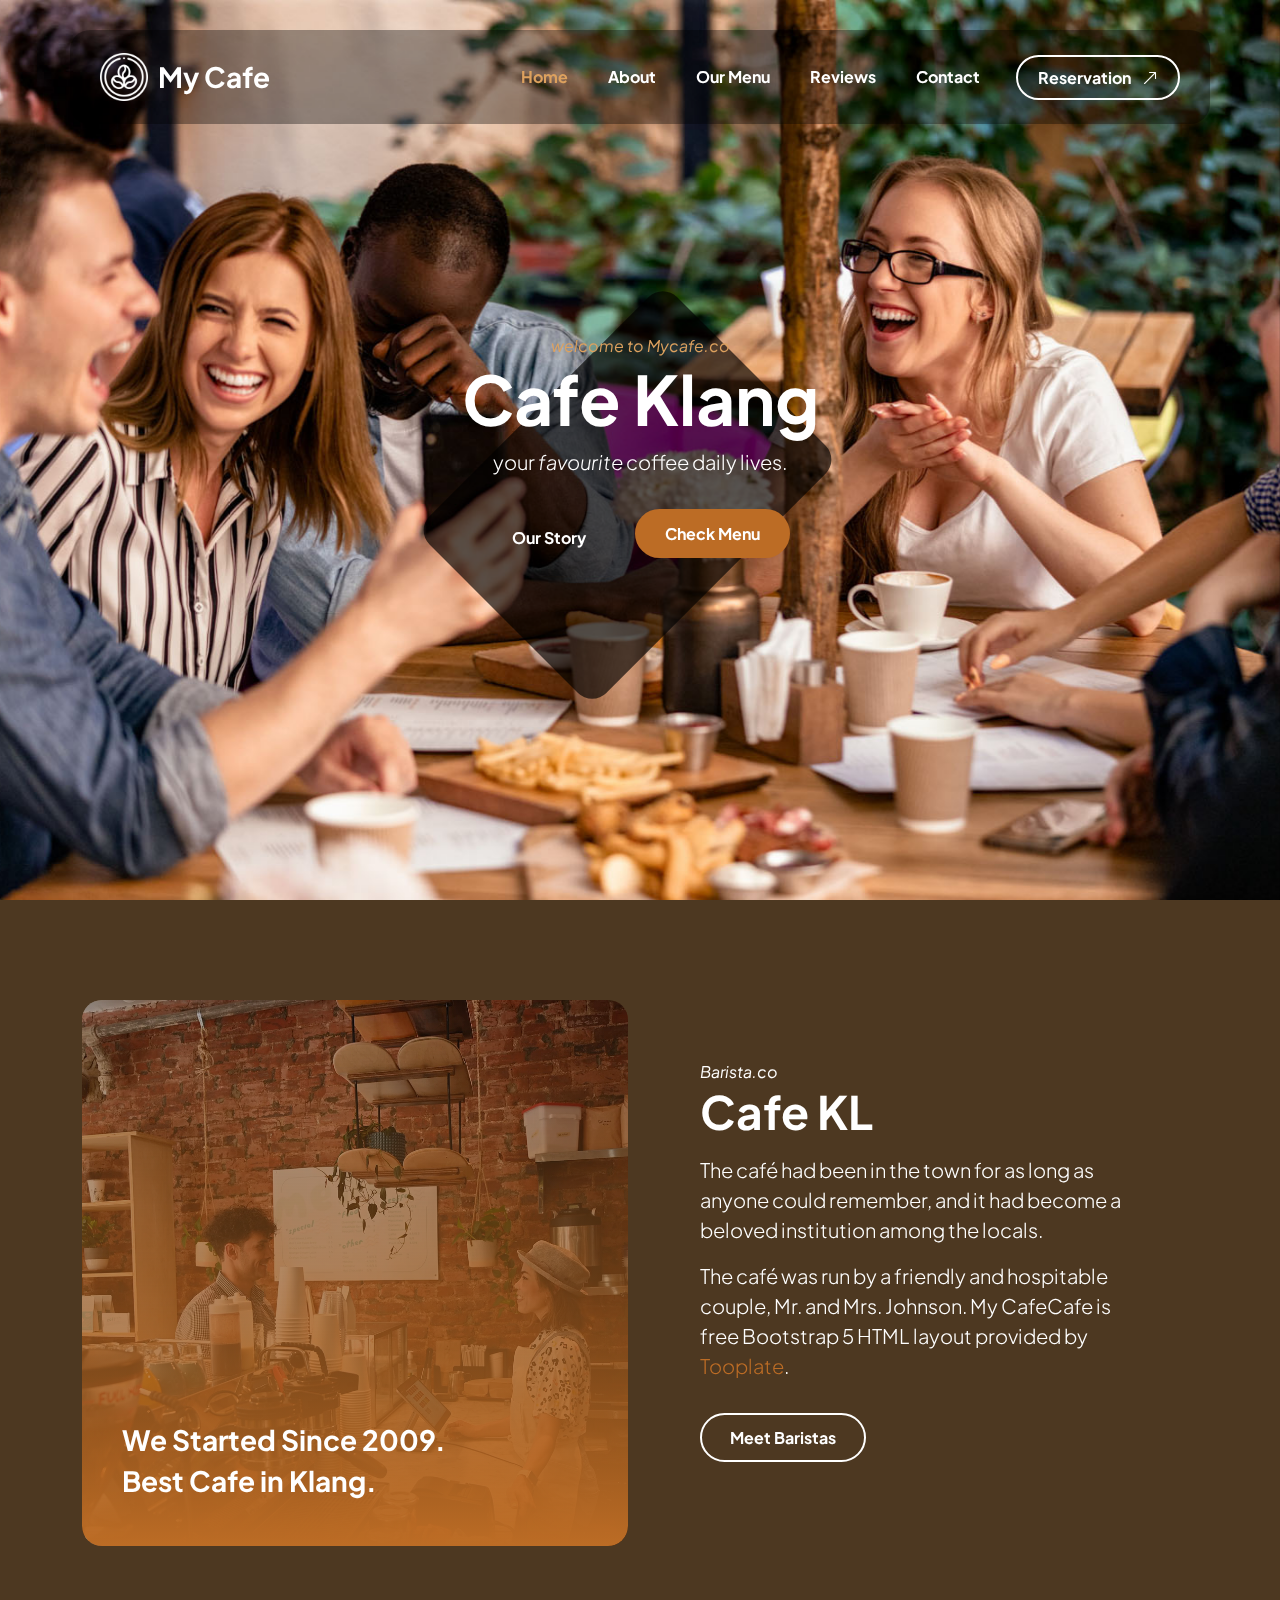
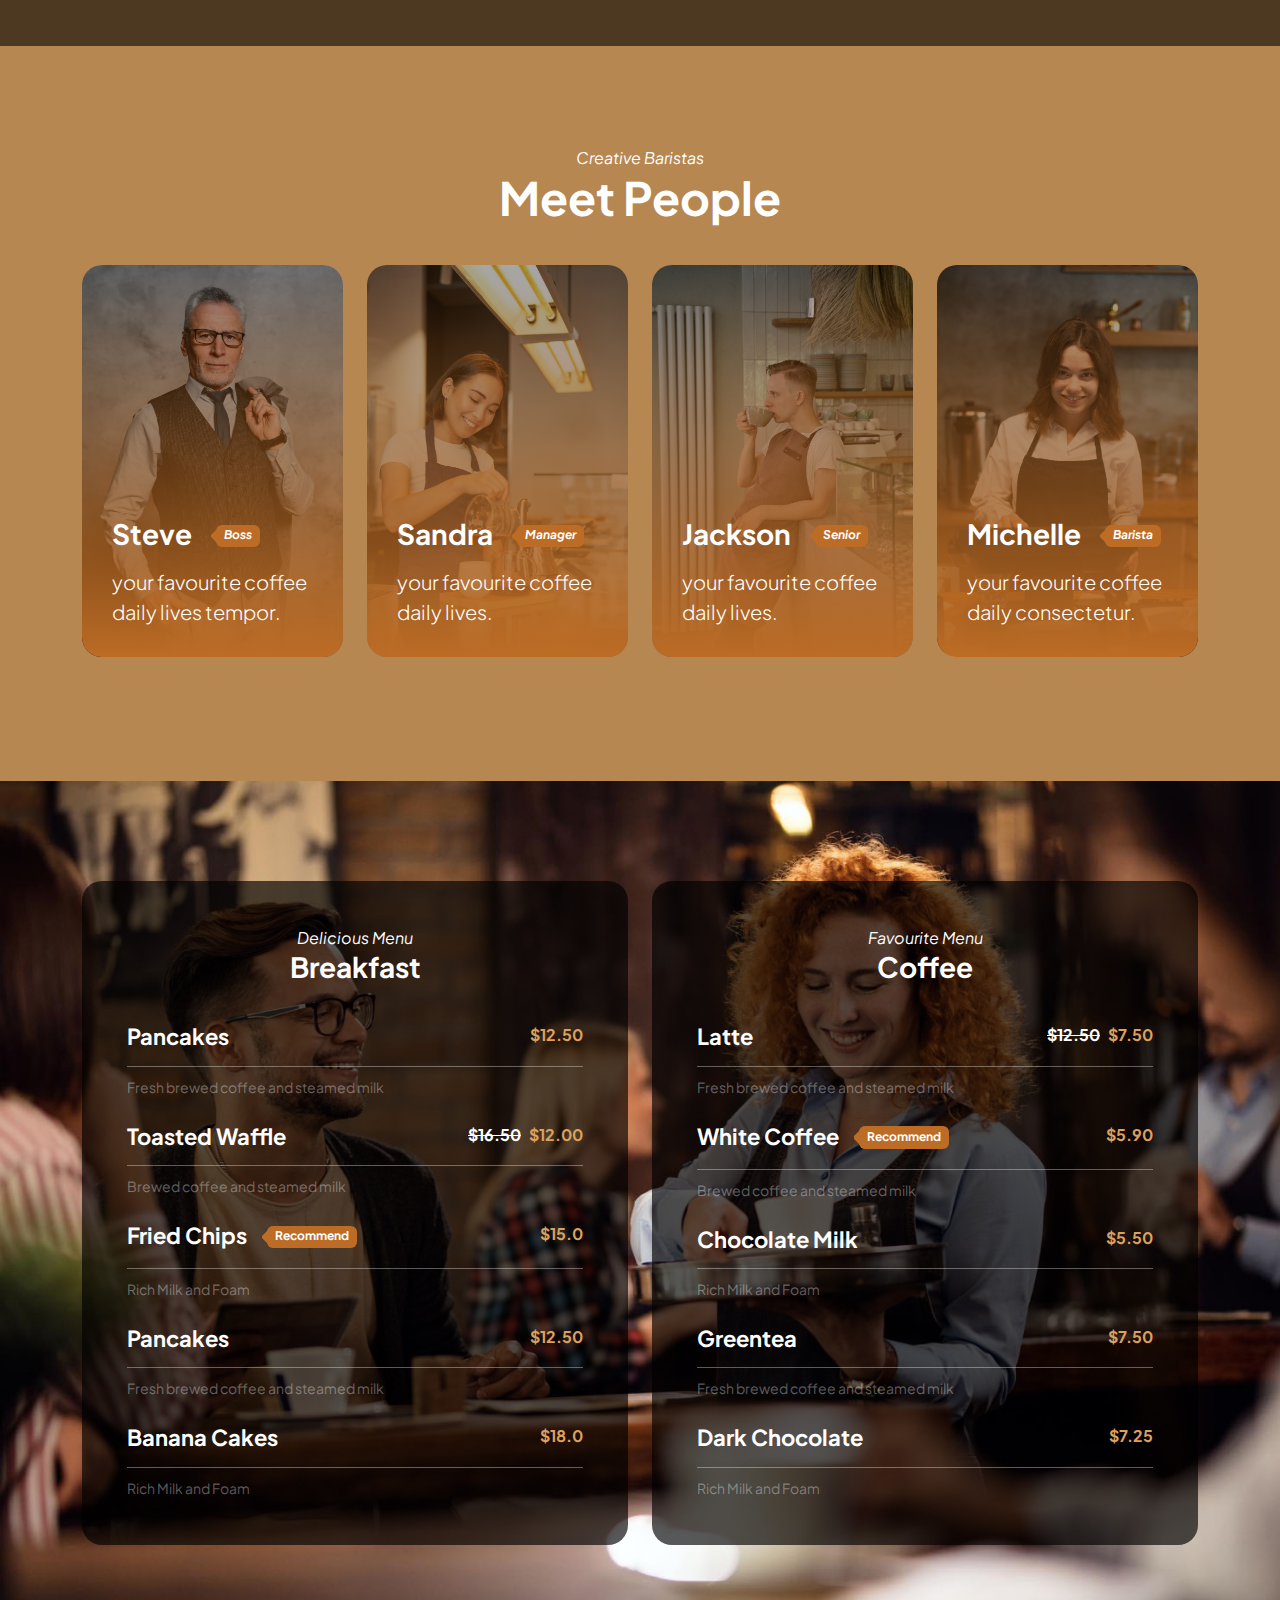
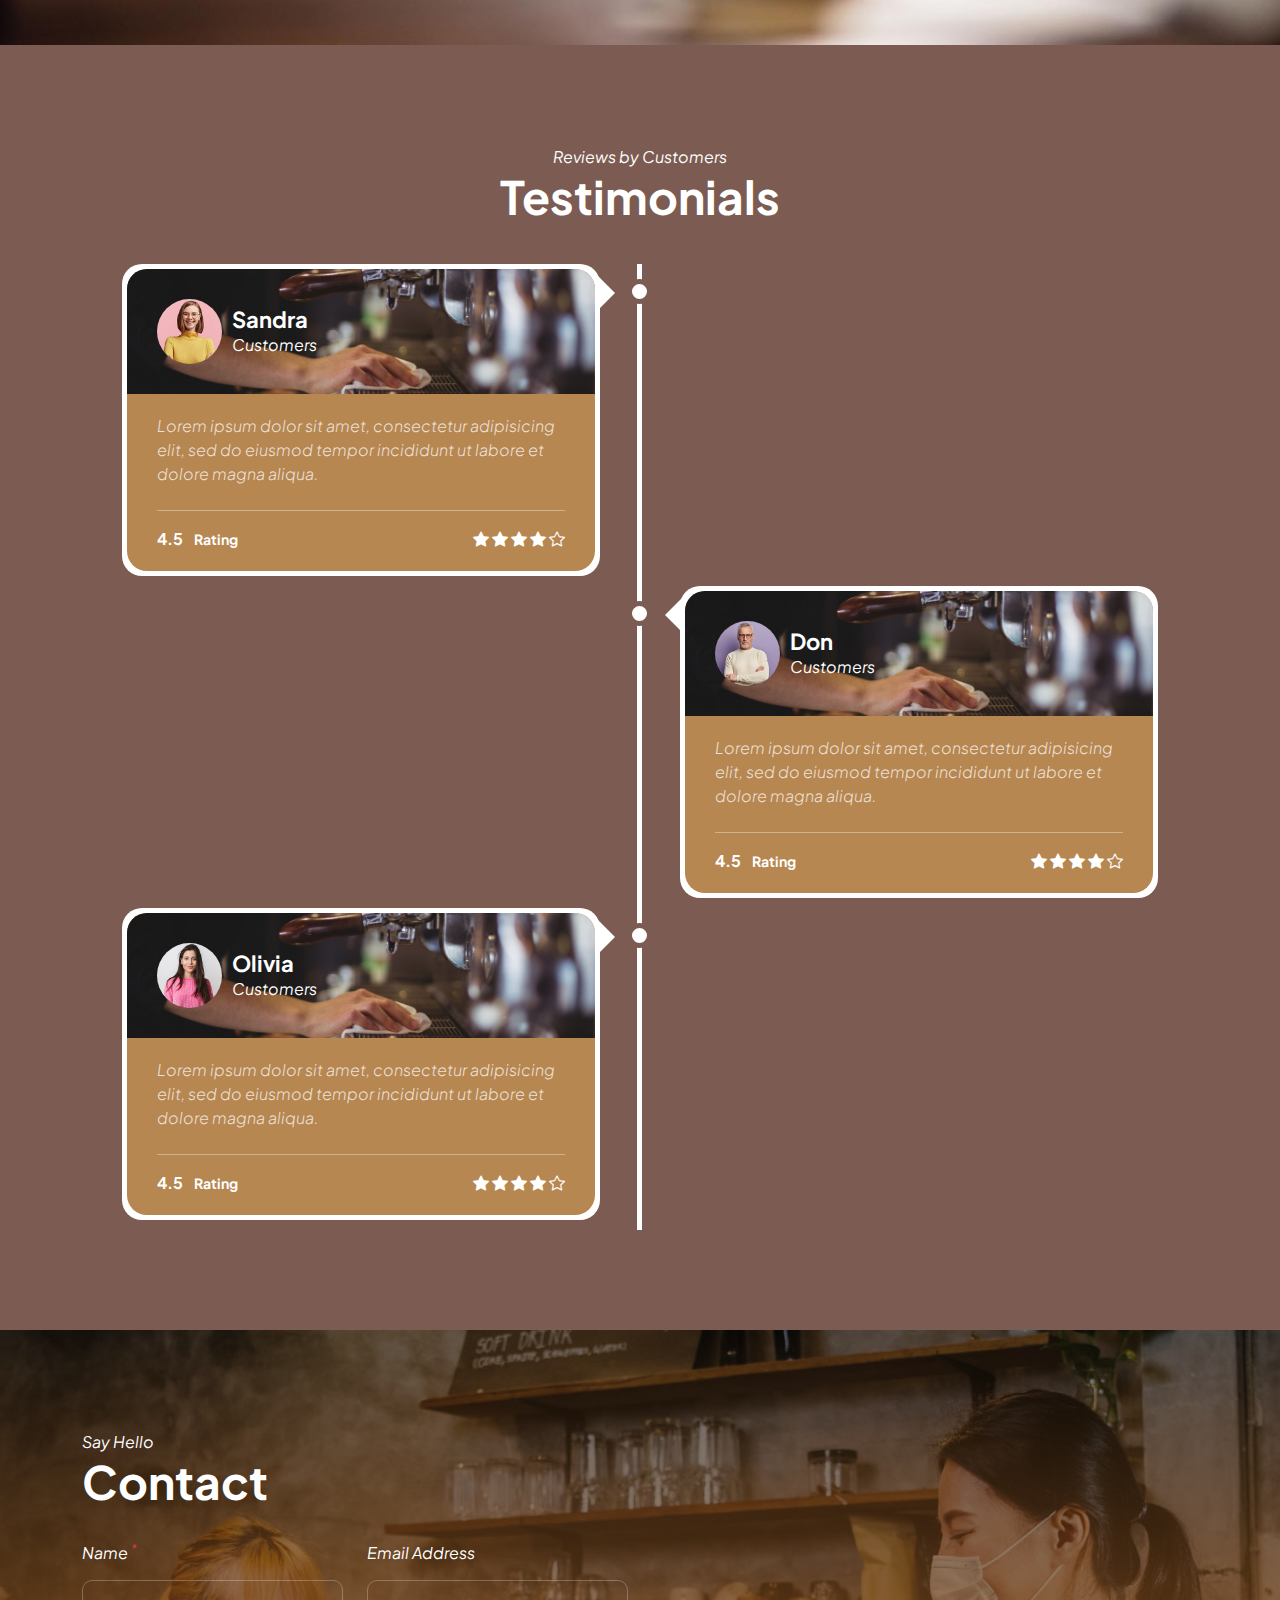
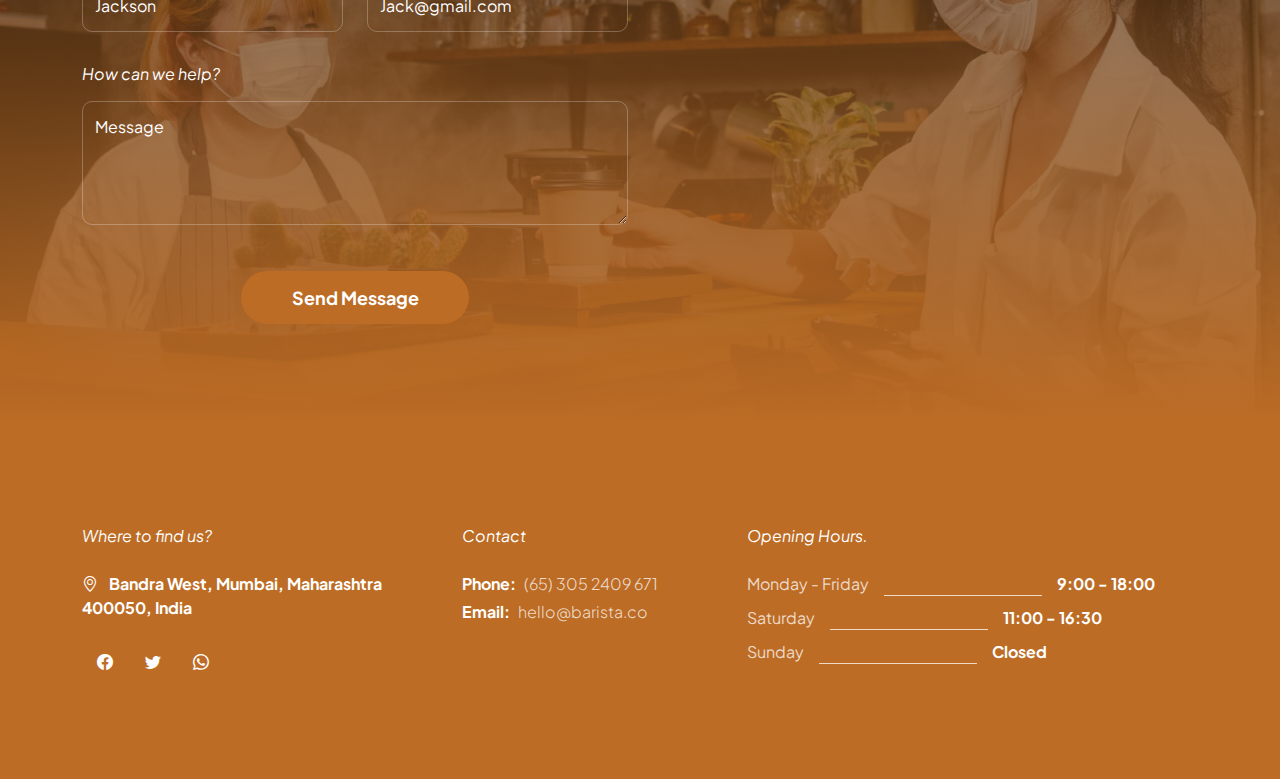
==== commit 7048f669: "fixed some issues" ====
--- a/cafe/index.html
+++ b/cafe/index.html
@@ -651,10 +651,6 @@
                                 </ul>
                             </div>
 
-                            <div class="col-lg-8 col-12 mt-4">
-                                <p class="copyright-text mb-0">Copyright © My CafeCafe 2048 
-                                    - Design: <a rel="sponsored" href="https://www.tooplate.com" target="_blank">Tooplate</a></p>
-                            </div>
                     </div>
                 </footer>
             </main>
